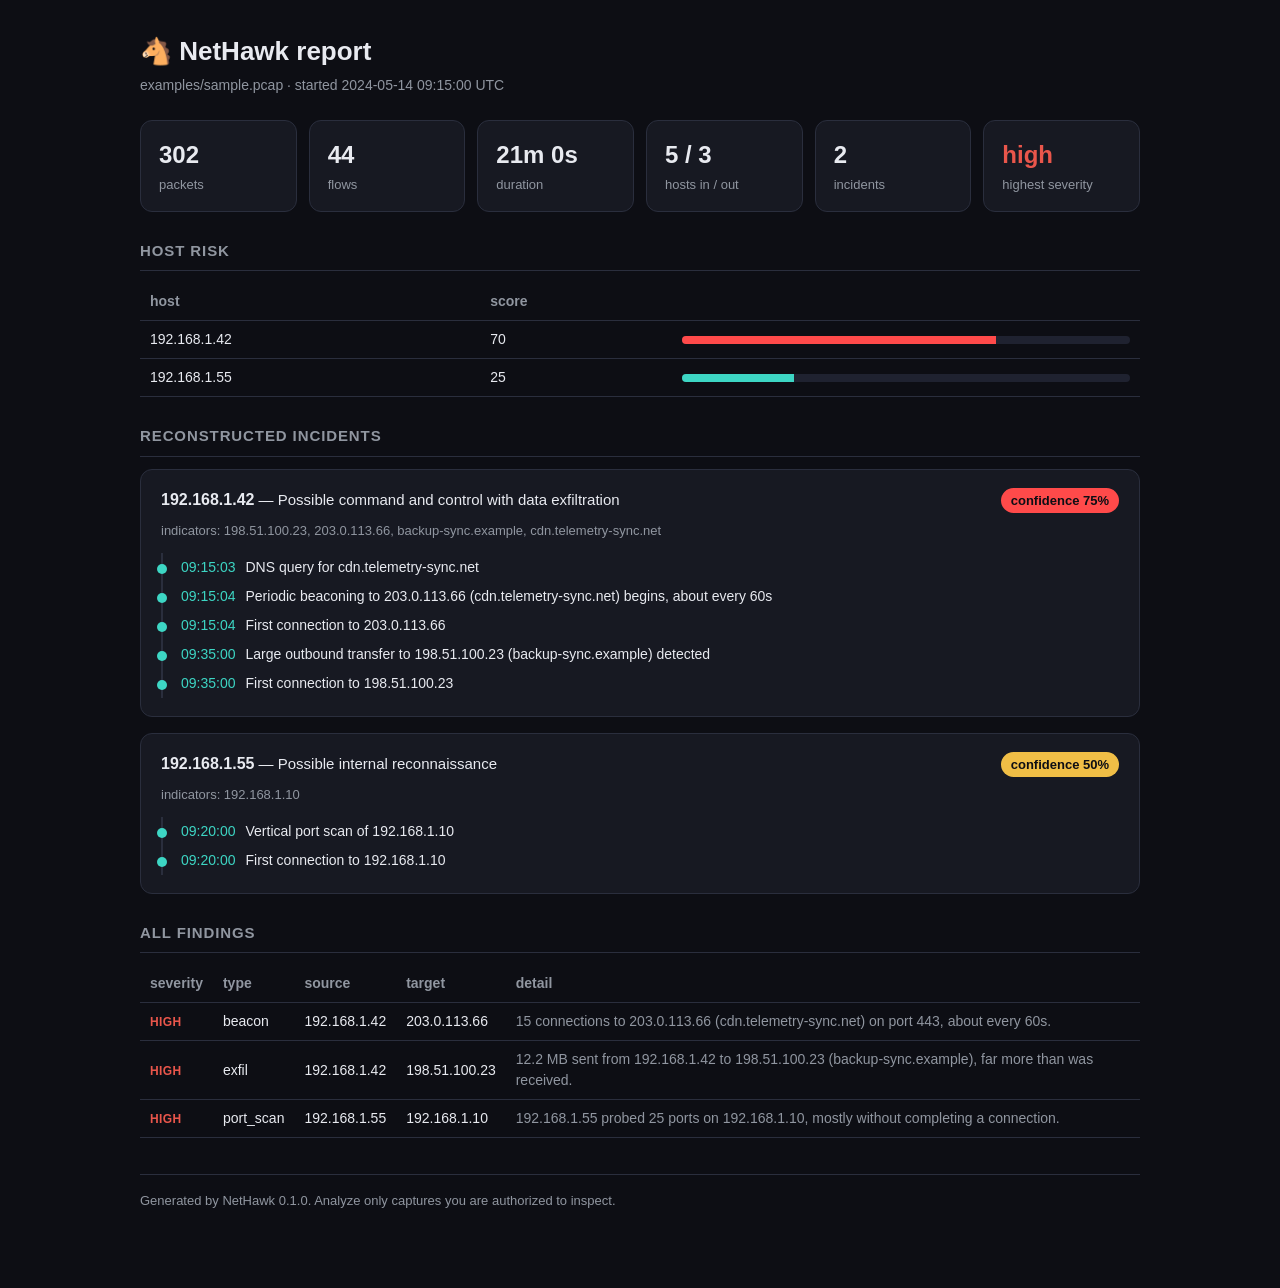
==== examples/sample_report.html @ 303b5d35 "NetHawk 0.1.0" ====
<!doctype html><html lang='en'><head><meta charset='utf-8'><meta name='viewport' content='width=device-width,initial-scale=1'><title>NetHawk report</title><style>
:root{--bg:#0d0e14;--panel:#171922;--panel2:#1f2230;--line:#2a2e3d;
--text:#e8eaf0;--dim:#9096a0;--teal:#3dd6c4;--green:#5ad67d;--yellow:#f0be46;
--red:#e9564b;--crit:#ff4a4a;}
*{box-sizing:border-box}
body{margin:0;background:var(--bg);color:var(--text);
font:15px/1.5 -apple-system,BlinkMacSystemFont,"Segoe UI",Roboto,Helvetica,Arial,sans-serif}
.wrap{max-width:1040px;margin:0 auto;padding:32px 20px 64px}
h1{font-size:26px;margin:0 0 4px}.sub{color:var(--dim);margin:0 0 24px;font-size:14px}
.cards{display:flex;flex-wrap:wrap;gap:12px;margin-bottom:28px}
.card{background:var(--panel);border:1px solid var(--line);border-radius:12px;
padding:16px 18px;min-width:150px;flex:1}
.card .n{font-size:24px;font-weight:700}.card .l{color:var(--dim);font-size:13px;margin-top:2px}
h2{font-size:15px;text-transform:uppercase;letter-spacing:.06em;color:var(--dim);
margin:28px 0 12px;border-bottom:1px solid var(--line);padding-bottom:8px}
table{width:100%;border-collapse:collapse;font-size:14px}
th,td{text-align:left;padding:8px 10px;border-bottom:1px solid var(--line)}
th{color:var(--dim);font-weight:600}
.bar{height:8px;border-radius:5px;background:var(--panel2);overflow:hidden;min-width:120px}
.bar span{display:block;height:100%}
.inc{background:var(--panel);border:1px solid var(--line);border-radius:12px;
padding:18px 20px;margin-bottom:16px}
.inc .top{display:flex;justify-content:space-between;align-items:center;gap:12px;flex-wrap:wrap}
.inc .host{font-weight:700;font-size:16px}
.inc .hyp{color:var(--text)}
.pill{padding:3px 10px;border-radius:999px;font-size:13px;font-weight:700;white-space:nowrap}
.ind{color:var(--dim);font-size:13px;margin:8px 0 4px}
.tl{list-style:none;margin:12px 0 0;padding:0;border-left:2px solid var(--line)}
.tl li{position:relative;padding:4px 0 4px 18px;font-size:14px}
.tl li:before{content:"";position:absolute;left:-6px;top:11px;width:10px;height:10px;
border-radius:50%;background:var(--teal)}
.tl .t{color:var(--teal);font-variant-numeric:tabular-nums;margin-right:10px}
.sev{font-weight:700;font-size:12px;text-transform:uppercase;letter-spacing:.03em}
.muted{color:var(--dim)}
.foot{color:var(--dim);font-size:13px;margin-top:36px;border-top:1px solid var(--line);padding-top:16px}
</style></head><body><div class='wrap'><h1>&#128052; NetHawk report</h1><p class='sub'>examples/sample.pcap &middot; started 2024-05-14 09:15:00 UTC</p><div class='cards'><div class='card'><div class='n'>302</div><div class='l'>packets</div></div><div class='card'><div class='n'>44</div><div class='l'>flows</div></div><div class='card'><div class='n'>21m 0s</div><div class='l'>duration</div></div><div class='card'><div class='n'>5 / 3</div><div class='l'>hosts in / out</div></div><div class='card'><div class='n'>2</div><div class='l'>incidents</div></div><div class='card'><div class='n' style='color:var(--red)'>high</div><div class='l'>highest severity</div></div></div><h2>Host risk</h2><table><tr><th>host</th><th>score</th><th></th></tr><tr><td>192.168.1.42</td><td>70</td><td><div class='bar'><span style='width:70%;background:var(--crit)'></span></div></td></tr><tr><td>192.168.1.55</td><td>25</td><td><div class='bar'><span style='width:25%;background:var(--teal)'></span></div></td></tr></table><h2>Reconstructed incidents</h2><div class='inc'><div class='top'><div><span class='host'>192.168.1.42</span> <span class='hyp'>&mdash; Possible command and control with data exfiltration</span></div><span class='pill' style='background:var(--crit);color:#0d0e14'>confidence 75%</span></div><div class='ind'>indicators: 198.51.100.23, 203.0.113.66, backup-sync.example, cdn.telemetry-sync.net</div><ul class='tl'><li><span class='t'>09:15:03</span>DNS query for cdn.telemetry-sync.net</li><li><span class='t'>09:15:04</span>Periodic beaconing to 203.0.113.66 (cdn.telemetry-sync.net) begins, about every 60s</li><li><span class='t'>09:15:04</span>First connection to 203.0.113.66</li><li><span class='t'>09:35:00</span>Large outbound transfer to 198.51.100.23 (backup-sync.example) detected</li><li><span class='t'>09:35:00</span>First connection to 198.51.100.23</li></ul></div><div class='inc'><div class='top'><div><span class='host'>192.168.1.55</span> <span class='hyp'>&mdash; Possible internal reconnaissance</span></div><span class='pill' style='background:var(--yellow);color:#0d0e14'>confidence 50%</span></div><div class='ind'>indicators: 192.168.1.10</div><ul class='tl'><li><span class='t'>09:20:00</span>Vertical port scan of 192.168.1.10</li><li><span class='t'>09:20:00</span>First connection to 192.168.1.10</li></ul></div><h2>All findings</h2><table><tr><th>severity</th><th>type</th><th>source</th><th>target</th><th>detail</th></tr><tr><td><span class='sev' style='color:var(--red)'>high</span></td><td>beacon</td><td>192.168.1.42</td><td>203.0.113.66</td><td class='muted'>15 connections to 203.0.113.66 (cdn.telemetry-sync.net) on port 443, about every 60s.</td></tr><tr><td><span class='sev' style='color:var(--red)'>high</span></td><td>exfil</td><td>192.168.1.42</td><td>198.51.100.23</td><td class='muted'>12.2 MB sent from 192.168.1.42 to 198.51.100.23 (backup-sync.example), far more than was received.</td></tr><tr><td><span class='sev' style='color:var(--red)'>high</span></td><td>port_scan</td><td>192.168.1.55</td><td>192.168.1.10</td><td class='muted'>192.168.1.55 probed 25 ports on 192.168.1.10, mostly without completing a connection.</td></tr></table><p class='foot'>Generated by NetHawk 0.1.0. Analyze only captures you are authorized to inspect.</p></div></body></html>
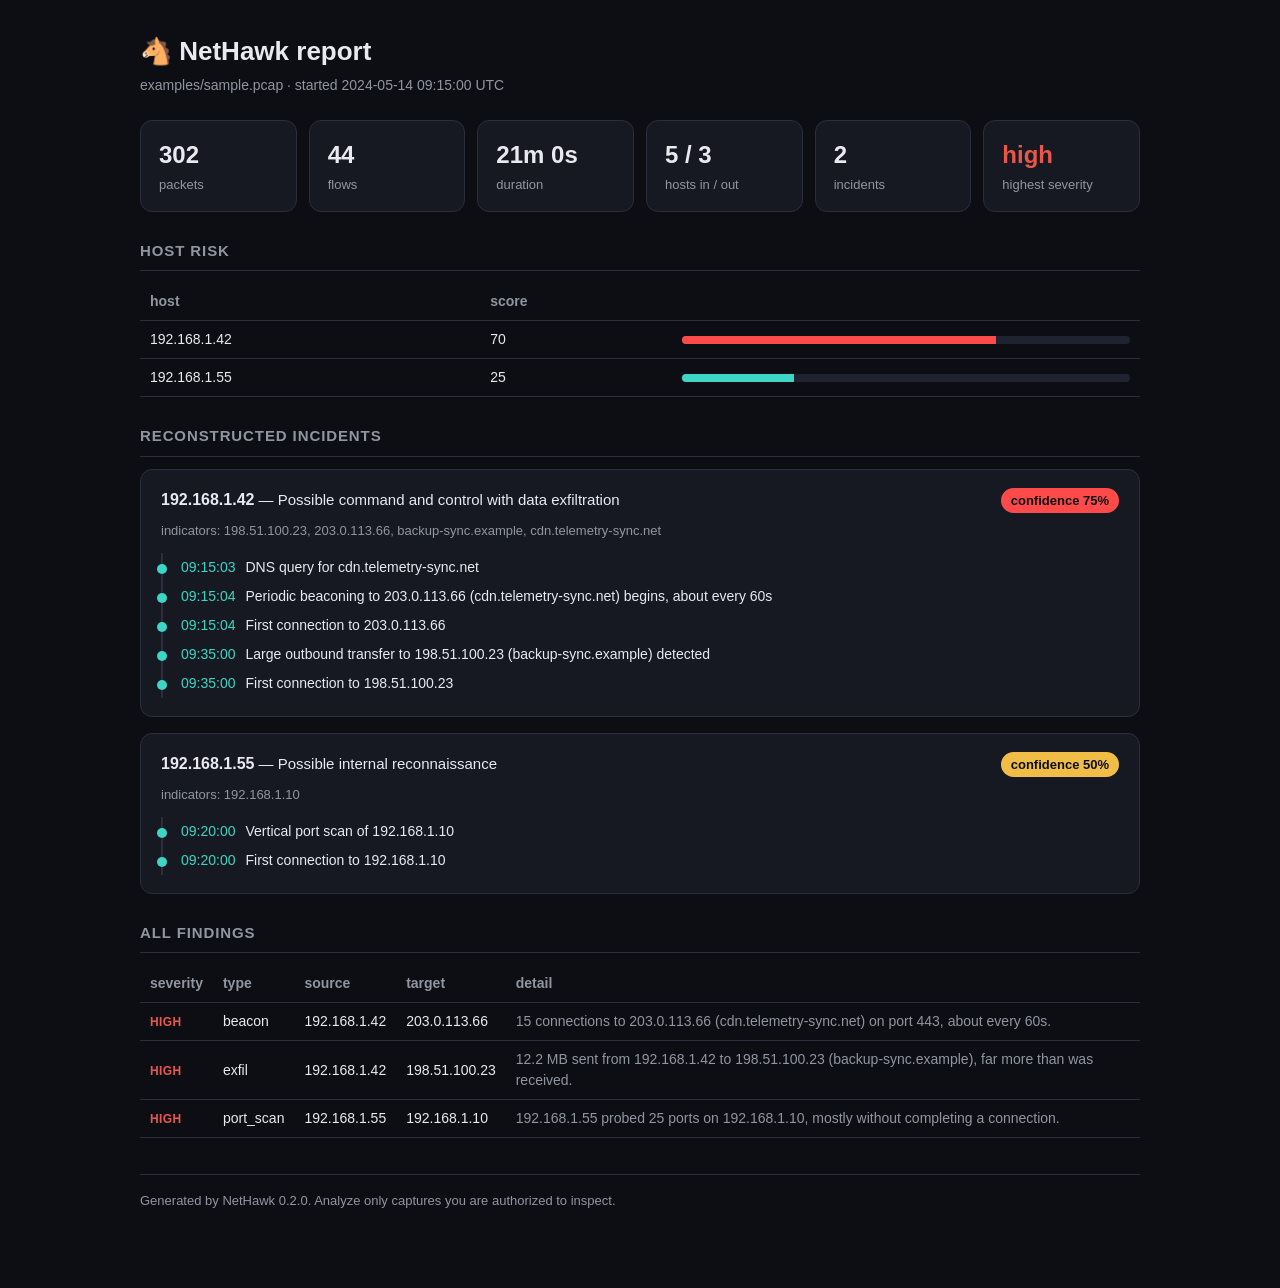
==== commit 79944205: "0.2.0" ====
--- a/examples/sample_report.html
+++ b/examples/sample_report.html
@@ -33,4 +33,4 @@
 .sev{font-weight:700;font-size:12px;text-transform:uppercase;letter-spacing:.03em}
 .muted{color:var(--dim)}
 .foot{color:var(--dim);font-size:13px;margin-top:36px;border-top:1px solid var(--line);padding-top:16px}
-</style></head><body><div class='wrap'><h1>&#128052; NetHawk report</h1><p class='sub'>examples/sample.pcap &middot; started 2024-05-14 09:15:00 UTC</p><div class='cards'><div class='card'><div class='n'>302</div><div class='l'>packets</div></div><div class='card'><div class='n'>44</div><div class='l'>flows</div></div><div class='card'><div class='n'>21m 0s</div><div class='l'>duration</div></div><div class='card'><div class='n'>5 / 3</div><div class='l'>hosts in / out</div></div><div class='card'><div class='n'>2</div><div class='l'>incidents</div></div><div class='card'><div class='n' style='color:var(--red)'>high</div><div class='l'>highest severity</div></div></div><h2>Host risk</h2><table><tr><th>host</th><th>score</th><th></th></tr><tr><td>192.168.1.42</td><td>70</td><td><div class='bar'><span style='width:70%;background:var(--crit)'></span></div></td></tr><tr><td>192.168.1.55</td><td>25</td><td><div class='bar'><span style='width:25%;background:var(--teal)'></span></div></td></tr></table><h2>Reconstructed incidents</h2><div class='inc'><div class='top'><div><span class='host'>192.168.1.42</span> <span class='hyp'>&mdash; Possible command and control with data exfiltration</span></div><span class='pill' style='background:var(--crit);color:#0d0e14'>confidence 75%</span></div><div class='ind'>indicators: 198.51.100.23, 203.0.113.66, backup-sync.example, cdn.telemetry-sync.net</div><ul class='tl'><li><span class='t'>09:15:03</span>DNS query for cdn.telemetry-sync.net</li><li><span class='t'>09:15:04</span>Periodic beaconing to 203.0.113.66 (cdn.telemetry-sync.net) begins, about every 60s</li><li><span class='t'>09:15:04</span>First connection to 203.0.113.66</li><li><span class='t'>09:35:00</span>Large outbound transfer to 198.51.100.23 (backup-sync.example) detected</li><li><span class='t'>09:35:00</span>First connection to 198.51.100.23</li></ul></div><div class='inc'><div class='top'><div><span class='host'>192.168.1.55</span> <span class='hyp'>&mdash; Possible internal reconnaissance</span></div><span class='pill' style='background:var(--yellow);color:#0d0e14'>confidence 50%</span></div><div class='ind'>indicators: 192.168.1.10</div><ul class='tl'><li><span class='t'>09:20:00</span>Vertical port scan of 192.168.1.10</li><li><span class='t'>09:20:00</span>First connection to 192.168.1.10</li></ul></div><h2>All findings</h2><table><tr><th>severity</th><th>type</th><th>source</th><th>target</th><th>detail</th></tr><tr><td><span class='sev' style='color:var(--red)'>high</span></td><td>beacon</td><td>192.168.1.42</td><td>203.0.113.66</td><td class='muted'>15 connections to 203.0.113.66 (cdn.telemetry-sync.net) on port 443, about every 60s.</td></tr><tr><td><span class='sev' style='color:var(--red)'>high</span></td><td>exfil</td><td>192.168.1.42</td><td>198.51.100.23</td><td class='muted'>12.2 MB sent from 192.168.1.42 to 198.51.100.23 (backup-sync.example), far more than was received.</td></tr><tr><td><span class='sev' style='color:var(--red)'>high</span></td><td>port_scan</td><td>192.168.1.55</td><td>192.168.1.10</td><td class='muted'>192.168.1.55 probed 25 ports on 192.168.1.10, mostly without completing a connection.</td></tr></table><p class='foot'>Generated by NetHawk 0.1.0. Analyze only captures you are authorized to inspect.</p></div></body></html>+</style></head><body><div class='wrap'><h1>&#128052; NetHawk report</h1><p class='sub'>examples/sample.pcap &middot; started 2024-05-14 09:15:00 UTC</p><div class='cards'><div class='card'><div class='n'>302</div><div class='l'>packets</div></div><div class='card'><div class='n'>44</div><div class='l'>flows</div></div><div class='card'><div class='n'>21m 0s</div><div class='l'>duration</div></div><div class='card'><div class='n'>5 / 3</div><div class='l'>hosts in / out</div></div><div class='card'><div class='n'>2</div><div class='l'>incidents</div></div><div class='card'><div class='n' style='color:var(--red)'>high</div><div class='l'>highest severity</div></div></div><h2>Host risk</h2><table><tr><th>host</th><th>score</th><th></th></tr><tr><td>192.168.1.42</td><td>70</td><td><div class='bar'><span style='width:70%;background:var(--crit)'></span></div></td></tr><tr><td>192.168.1.55</td><td>25</td><td><div class='bar'><span style='width:25%;background:var(--teal)'></span></div></td></tr></table><h2>Reconstructed incidents</h2><div class='inc'><div class='top'><div><span class='host'>192.168.1.42</span> <span class='hyp'>&mdash; Possible command and control with data exfiltration</span></div><span class='pill' style='background:var(--crit);color:#0d0e14'>confidence 75%</span></div><div class='ind'>indicators: 198.51.100.23, 203.0.113.66, backup-sync.example, cdn.telemetry-sync.net</div><ul class='tl'><li><span class='t'>09:15:03</span>DNS query for cdn.telemetry-sync.net</li><li><span class='t'>09:15:04</span>Periodic beaconing to 203.0.113.66 (cdn.telemetry-sync.net) begins, about every 60s</li><li><span class='t'>09:15:04</span>First connection to 203.0.113.66</li><li><span class='t'>09:35:00</span>Large outbound transfer to 198.51.100.23 (backup-sync.example) detected</li><li><span class='t'>09:35:00</span>First connection to 198.51.100.23</li></ul></div><div class='inc'><div class='top'><div><span class='host'>192.168.1.55</span> <span class='hyp'>&mdash; Possible internal reconnaissance</span></div><span class='pill' style='background:var(--yellow);color:#0d0e14'>confidence 50%</span></div><div class='ind'>indicators: 192.168.1.10</div><ul class='tl'><li><span class='t'>09:20:00</span>Vertical port scan of 192.168.1.10</li><li><span class='t'>09:20:00</span>First connection to 192.168.1.10</li></ul></div><h2>All findings</h2><table><tr><th>severity</th><th>type</th><th>source</th><th>target</th><th>detail</th></tr><tr><td><span class='sev' style='color:var(--red)'>high</span></td><td>beacon</td><td>192.168.1.42</td><td>203.0.113.66</td><td class='muted'>15 connections to 203.0.113.66 (cdn.telemetry-sync.net) on port 443, about every 60s.</td></tr><tr><td><span class='sev' style='color:var(--red)'>high</span></td><td>exfil</td><td>192.168.1.42</td><td>198.51.100.23</td><td class='muted'>12.2 MB sent from 192.168.1.42 to 198.51.100.23 (backup-sync.example), far more than was received.</td></tr><tr><td><span class='sev' style='color:var(--red)'>high</span></td><td>port_scan</td><td>192.168.1.55</td><td>192.168.1.10</td><td class='muted'>192.168.1.55 probed 25 ports on 192.168.1.10, mostly without completing a connection.</td></tr></table><p class='foot'>Generated by NetHawk 0.2.0. Analyze only captures you are authorized to inspect.</p></div></body></html>
